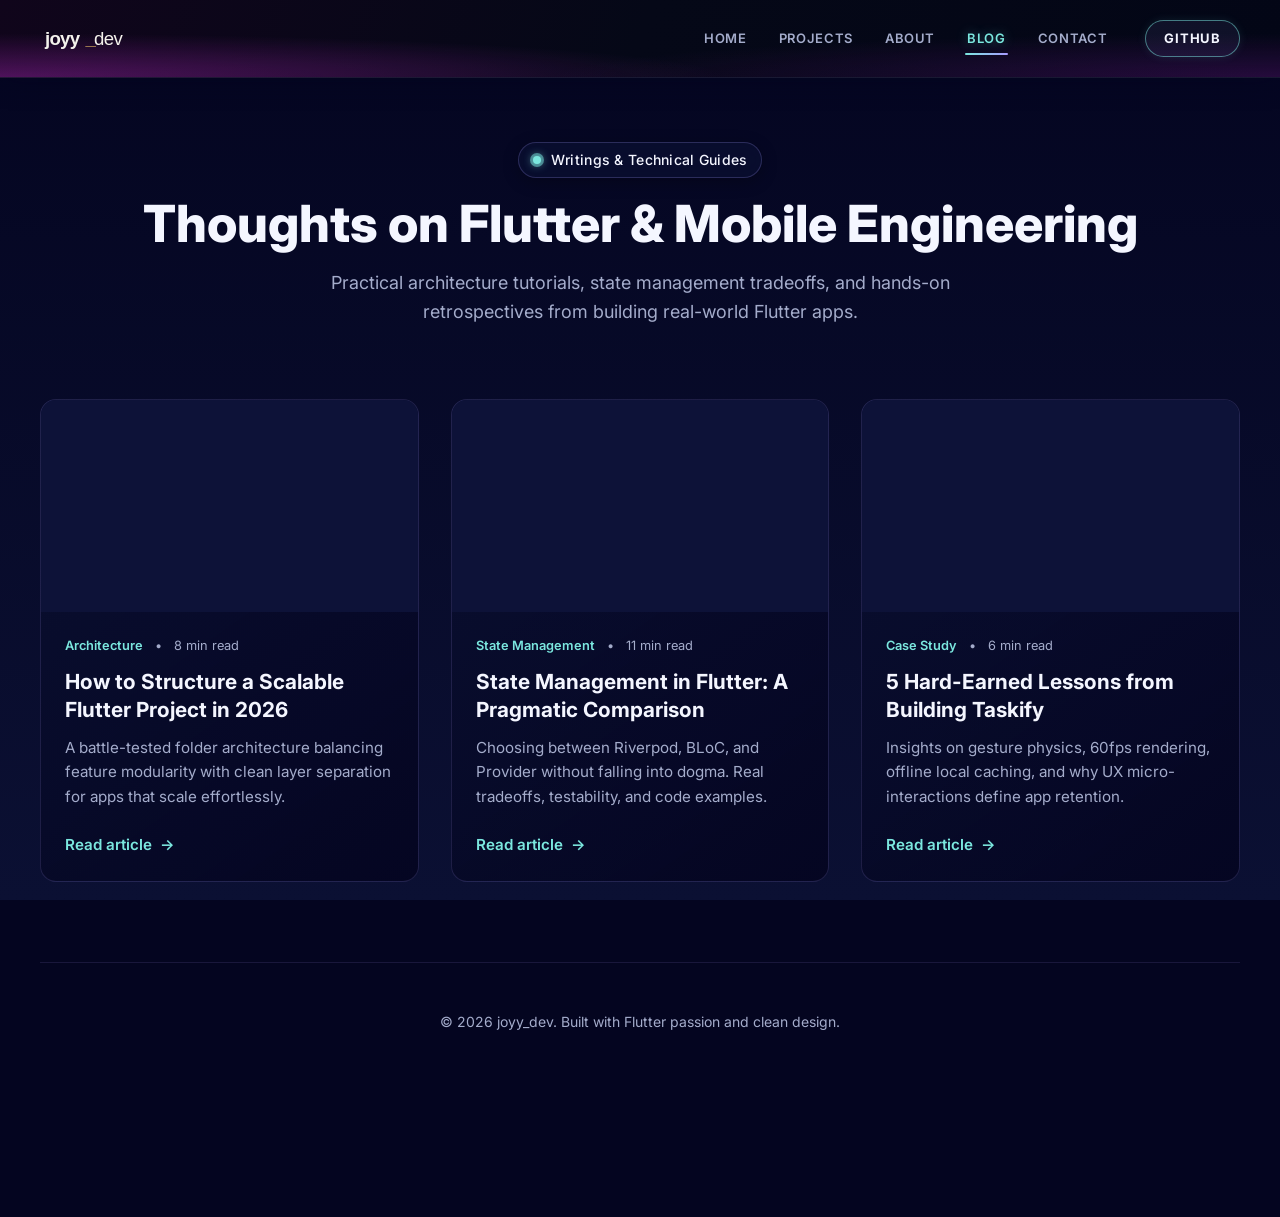
==== blog/index.html @ 83338e0e "Add new project case studies and remove unused script and styles" ====
<!DOCTYPE html>
<html lang="en">
<head>
    <meta charset="UTF-8">
    <meta name="viewport" content="width=device-width, initial-scale=1.0">
    <title>Blog · joyy_dev · Flutter Engineering & Thoughts</title>
    <link rel="stylesheet" href="../assets/css/style.css">
    <link rel="stylesheet" href="../assets/css/responsive.css">
    <link rel="stylesheet" href="../assets/css/blog.css">
    <script src="../assets/js/main.js" defer></script>
    <script src="../assets/js/blog.js" defer></script>
    <link rel="icon" href="../favicon.svg" type="image/svg+xml"/>
</head>
<body>
    <a class="visually-hidden skip-link" href="#main">Skip to main content</a>

    <header class="topnav" id="header">
        <div class="wrapper topnav__wrapper">
            <a href="../index.html" class="topnav__home" aria-label="joyy-dev homepage">
                <img src="../assets/icons/joyy-dev-wordmark.svg" alt="joyy-dev logo" class="topnav__logo" width="150" height="34">
            </a>

            <button class="topnav__toggle" 
                    type="button" 
                    aria-label="Open navigation menu" 
                    aria-expanded="false" 
                    aria-controls="primary-nav">
                <span class="topnav__hamburger" aria-hidden="true">
                    <span class="topnav__hamburger-line"></span>
                    <span class="topnav__hamburger-line"></span>
                    <span class="topnav__hamburger-line"></span>
                </span>
            </button>

            <nav class="topnav__nav" id="primary-nav" aria-label="Primary navigation">
                <ul class="topnav_links">
                    <li class="topnav__item">
                        <a href="../index.html" class="topnav__link">Home</a>
                    </li>
                    <li class="topnav__item">
                        <a href="../projects/index.html" class="topnav__link">Projects</a>
                    </li>
                    <li class="topnav__item">
                        <a href="../about.html" class="topnav__link">About</a>
                    </li>
                    <li class="topnav__item">
                        <a href="index.html" class="topnav__link topnav__link--active" aria-current="page">Blog</a>
                    </li>
                    <li class="topnav__item">
                        <a href="../contact.html" class="topnav__link">Contact</a>
                    </li>
                </ul>

                <div class="topnav__actions">
                    <a href="https://github.com/joyy-dev" target="_blank" rel="noopener noreferrer" class="topnav__cta">
                        Github
                    </a>
                </div>
            </nav>
        </div>
        <div class="topnav__backdrop" aria-hidden="true"></div>
    </header>

    <main id="main">
        <div class="wrapper">
            <header class="blog-hero">
                <div class="hero__badge" style="display: inline-flex; margin-bottom: 1rem;">
                    <span class="hero__badge-pulse" aria-hidden="true">
                        <span class="hero__badge-dot"></span>
                    </span>
                    <span class="hero__badge-text">Writings & Technical Guides</span>
                </div>
                <h1 class="blog-hero__title">Thoughts on Flutter & Mobile Engineering</h1>
                <p class="blog-hero__subtitle">
                    Practical architecture tutorials, state management tradeoffs, and hands-on retrospectives from building real-world Flutter apps.
                </p>
            </header>

            <section class="blog-grid">
                
                <!-- Article 1: Flutter Project Structure -->
                <article class="blog-card">
                    <div class="blog-card__media">
                        <img src="../assets/images/blog/flutter-project-structure.webp" alt="Flutter project structure article thumbnail" class="blog-card__img">
                    </div>
                    <div class="blog-card__body">
                        <div class="blog-card__meta">
                            <span class="blog-card__category">Architecture</span>
                            <span>•</span>
                            <span>8 min read</span>
                        </div>
                        <h2 class="blog-card__title">How to Structure a Scalable Flutter Project in 2026</h2>
                        <p class="blog-card__desc">
                            A battle-tested folder architecture balancing feature modularity with clean layer separation for apps that scale effortlessly.
                        </p>
                        <a href="flutter-project-structure/index.html" class="blog-card__link">
                            <span>Read article</span>
                            <span>→</span>
                        </a>
                    </div>
                </article>

                <!-- Article 2: Flutter State Management -->
                <article class="blog-card">
                    <div class="blog-card__media">
                        <img src="../assets/images/blog/flutter-state-management.webp" alt="Flutter state management article thumbnail" class="blog-card__img">
                    </div>
                    <div class="blog-card__body">
                        <div class="blog-card__meta">
                            <span class="blog-card__category">State Management</span>
                            <span>•</span>
                            <span>11 min read</span>
                        </div>
                        <h2 class="blog-card__title">State Management in Flutter: A Pragmatic Comparison</h2>
                        <p class="blog-card__desc">
                            Choosing between Riverpod, BLoC, and Provider without falling into dogma. Real tradeoffs, testability, and code examples.
                        </p>
                        <a href="flutter-state-management/index.html" class="blog-card__link">
                            <span>Read article</span>
                            <span>→</span>
                        </a>
                    </div>
                </article>

                <!-- Article 3: Lessons from Building Taskify -->
                <article class="blog-card">
                    <div class="blog-card__media">
                        <img src="../assets/images/projects/taskify.webp" alt="Taskify app screenshot" class="blog-card__img">
                    </div>
                    <div class="blog-card__body">
                        <div class="blog-card__meta">
                            <span class="blog-card__category">Case Study</span>
                            <span>•</span>
                            <span>6 min read</span>
                        </div>
                        <h2 class="blog-card__title">5 Hard-Earned Lessons from Building Taskify</h2>
                        <p class="blog-card__desc">
                            Insights on gesture physics, 60fps rendering, offline local caching, and why UX micro-interactions define app retention.
                        </p>
                        <a href="lessons-from-building-taskify/index.html" class="blog-card__link">
                            <span>Read article</span>
                            <span>→</span>
                        </a>
                    </div>
                </article>

            </section>
        </div>
    </main>

    <footer>
        <div class="wrapper" style="text-align: center; padding-block: 3rem; border-top: 1px solid rgba(168, 154, 255, 0.12); color: var(--c-muted); font-size: 0.875rem;">
            <p>&copy; 2026 joyy_dev. Built with Flutter passion and clean design.</p>
        </div>
    </footer>
</body>
</html>
---- assets/css/style.css ----
@import url('https://fonts.googleapis.com/css2?family=Inter:wght@400;500;600;700;800&display=swap');

@layer global, component, utility;

@layer global {
  /* Typography tokens */
  :root {
    --fs-header-font: calc(13 / 16 * 1rem);
    --fs-14: calc(14 / 16 * 1rem);
    --fs-17: calc(17 / 16 * 1rem);
    --fs-18: calc(18 / 16 * 1rem);
    --fs-19: calc(19 / 16 * 1rem);
    --fs-20: calc(20 / 16 * 1rem);
    --fs-22: calc(22 / 16 * 1rem);
    --fs-23: calc(23 / 16 * 1rem);
    --fs-25: calc(25 / 16 * 1rem);
    --fs-26: calc(26 / 16 * 1rem);
    --fs-28: calc(28 / 16 * 1rem);

    --font-size-header-font: var(--fs-header-font);
    --font-size-paragraph: var(--fs-14);
    --font-size-h1: var(--fs-26);
    --font-size-h2: var(--fs-23);
    --font-size-h3: var(--fs-20);
    --font-size-h4: var(--fs-17);

    @media (width >= calc(600 / 16 * 1rem)) {
      --font-size-header-font: var(--fs-14);
      --font-size-paragraph: var(--fs-18);
      --font-size-h1: var(--fs-28);
      --font-size-h2: var(--fs-25);
      --font-size-h3: var(--fs-22);
      --font-size-h4: var(--fs-17);
    }
  }

  /* Color tokens */
  :root {
    --c-main-bg: linear-gradient(180deg, #040520 0%, #0B1033 100%);
    --c-header-bg: radial-gradient(
        ellipse at 0% 100%,
        rgba(155, 35, 170, 0.45) 0%,
        transparent 40%
      ),
      radial-gradient(
        ellipse at 100% 100%,
        rgba(100, 20, 130, 0.35) 0%,
        transparent 40%
      ),
      linear-gradient(
        110deg,
        #10051b 0%,
        #050817 50%,
        #030616 100%
      );
    --c-background: #040520;
    --c-panel: #0B1033;
    --c-accent: #7BE7DF;
    --c-secondary: #A89AFF;
    --c-gold: #C9A45C;
    --c-text: #F4F6FF;
    --c-muted: #a4accb;
    --c-transparent: transparent;

    --color-header-bg: var(--c-header-bg);
    --color-footer-bg: var(--c-background);
    --color-site-bg: var(--c-main-bg);
    --color-text-white: var(--c-text);
    --color-text-muted: var(--c-muted);
    --color-text-main: var(--c-accent);
    --color-button-primary-bg: var(--c-accent);
    --color-button-primary-text: var(--c-background);
    --color-button-secondary-bg: var(--c-transparent);
    --color-button-secondary-text: var(--c-text);
    --color-button-secondary-border: var(--c-text);
  }

  *,
  *::before,
  *::after {
    box-sizing: border-box;
  }

  * {
    margin: 0;
    padding: 0;
  }

  html {
    scroll-behavior: smooth;
  }

  body {
    font-family: 'Inter', system-ui, -apple-system, BlinkMacSystemFont, 'Segoe UI', Roboto, Oxygen, Ubuntu, Cantarell, sans-serif;
    font-size: var(--font-size-paragraph);
    line-height: 1.6;
    color: var(--c-muted);
    background: var(--color-site-bg);
    background-color: var(--c-background);
    background-attachment: fixed;
    min-height: 100vh;
    padding-block-end: 15vh;
    overflow-x: hidden;
  }

  body.menu-open {
    overflow: hidden;
  }

  h1, h2, h3, h4 {
    line-height: 1.15;
    font-family: 'Inter', system-ui, -apple-system, sans-serif;
    color: var(--c-text);
  }

  h1 {
    font-size: var(--font-size-h1);
  }

  h2 {
    font-size: var(--font-size-h2);
  }

  h3 {
    font-size: var(--font-size-h3);
  }

  h4 {
    font-size: var(--font-size-h4);
  }

  a {
    text-decoration: none;
    color: inherit;
  }

  img, picture, svg {
    max-width: 100%;
    display: block;
  }

  .wrapper {
    width: min(calc(100% - 2rem), calc(1200 / 16 * 1rem));
    margin-inline: auto;
  }
}

@layer component {
  /* ==========================================================================
     Topnav (Header) Component
     ========================================================================== */
  .topnav {
    position: sticky;
    top: 0;
    z-index: 1000;
    background: var(--color-header-bg);
    backdrop-filter: blur(16px);
    -webkit-backdrop-filter: blur(16px);
    border-bottom: 1px solid rgba(168, 154, 255, 0.12);
    box-shadow: 0 4px 24px rgba(4, 5, 32, 0.4);
    transition: background-color 0.3s ease, border-color 0.3s ease, box-shadow 0.3s ease;
  }

  .topnav--scrolled {
    border-bottom-color: rgba(123, 231, 223, 0.22);
    box-shadow: 0 8px 32px rgba(4, 5, 32, 0.65);
  }

  .topnav__wrapper {
    display: flex;
    justify-content: space-between;
    align-items: center;
    position: relative;
    padding-block: 0.75rem;

    @media (width >= 48rem) {
      padding-block: 1.25rem;
    }
  }

  /* Logo */
  .topnav__home {
    display: inline-flex;
    align-items: center;
    transition: opacity 0.2s ease, transform 0.2s ease;
  }

  .topnav__home:hover {
    opacity: 0.9;
    transform: translateY(-1px);
  }

  .topnav__logo {
    width: clamp(105px, 15vw, 145px);
    height: auto;
    display: block;
  }

  /* Mobile Hamburger / Toggle Button */
  .topnav__toggle {
    display: none;
    align-items: center;
    justify-content: center;
    width: 44px;
    height: 44px;
    background: rgba(168, 154, 255, 0.08);
    border: 1px solid rgba(168, 154, 255, 0.22);
    border-radius: 8px;
    cursor: pointer;
    padding: 0;
    color: var(--c-text);
    transition: background-color 0.2s ease, border-color 0.2s ease, box-shadow 0.2s ease;
  }

  .topnav__toggle:hover,
  .topnav__toggle:focus-visible {
    background: rgba(123, 231, 223, 0.12);
    border-color: var(--c-accent);
    box-shadow: 0 0 14px rgba(123, 231, 223, 0.25);
    outline: none;
  }

  .topnav__hamburger {
    position: relative;
    width: 22px;
    height: 16px;
    display: flex;
    flex-direction: column;
    justify-content: space-between;
  }

  .topnav__hamburger-line {
    width: 100%;
    height: 2px;
    background-color: var(--c-text);
    border-radius: 2px;
    transition: transform 0.3s cubic-bezier(0.4, 0, 0.2, 1),
                opacity 0.2s ease,
                background-color 0.2s ease;
    transform-origin: center;
  }

  /* Morph hamburger lines into "X" when open */
  .topnav__toggle[aria-expanded="true"] .topnav__hamburger-line:nth-child(1) {
    transform: translateY(7px) rotate(45deg);
    background-color: var(--c-accent);
  }

  .topnav__toggle[aria-expanded="true"] .topnav__hamburger-line:nth-child(2) {
    opacity: 0;
    transform: scaleX(0);
  }

  .topnav__toggle[aria-expanded="true"] .topnav__hamburger-line:nth-child(3) {
    transform: translateY(-7px) rotate(-45deg);
    background-color: var(--c-accent);
  }

  /* CTA Button in Header */
  .topnav__cta {
    display: inline-flex;
    align-items: center;
    justify-content: center;
    font-weight: 700;
    letter-spacing: 0.06em;
    text-transform: uppercase;
    font-size: var(--fs-header-font);
    color: var(--c-text);
    background: rgba(168, 154, 255, 0.08);
    border: 1px solid rgba(123, 231, 223, 0.5);
    padding: 7px 18px;
    border-radius: 9999px;
    box-shadow: 0 0 10px rgba(123, 231, 223, 0.1);
    transition: background-color 0.25s ease, color 0.25s ease, border-color 0.25s ease, box-shadow 0.25s ease, transform 0.25s ease;
  }

  .topnav__cta:hover,
  .topnav__cta:focus-visible {
    background: var(--c-header-bg);
    color: var(--c-accent);
    border-color: var(--c-accent);
    box-shadow: 0 0 20px rgba(123, 231, 223, 0.45);
    transform: translateY(-1px);
    outline: none;
  }

  /* Topnav Responsive Breakpoints */
  @media (width < 48rem) {
    .topnav__toggle {
      display: flex;
    }

    .topnav__nav {
      position: absolute;
      top: 100%;
      left: 0;
      right: 0;
      width: 100%;
      background: linear-gradient(180deg, rgba(8, 12, 40, 0.98) 0%, rgba(4, 5, 32, 0.98) 100%);
      backdrop-filter: blur(20px);
      -webkit-backdrop-filter: blur(20px);
      border-bottom: 1px solid rgba(123, 231, 223, 0.25);
      box-shadow: 0 20px 40px rgba(0, 0, 0, 0.7);
      padding: 1.25rem 1.25rem 1.75rem;
      display: flex;
      flex-direction: column;
      gap: 1.25rem;

      opacity: 0;
      visibility: hidden;
      pointer-events: none;
      transform: translateY(-10px);
      transition: opacity 0.28s ease,
                  transform 0.28s cubic-bezier(0.16, 1, 0.3, 1),
                  visibility 0.28s ease;
    }

    .topnav__nav.is-open {
      opacity: 1;
      visibility: visible;
      pointer-events: auto;
      transform: translateY(0);
    }

    .topnav_links {
      display: flex;
      flex-direction: column;
      list-style-type: none;
      padding: 0;
      gap: 0.35rem;
      width: 100%;
    }

    .topnav__item {
      width: 100%;
    }

    .topnav__link {
      display: flex;
      align-items: center;
      width: 100%;
      padding: 0.75rem 1rem;
      border-radius: 8px;
      font-weight: 600;
      letter-spacing: 0.05em;
      text-transform: uppercase;
      font-size: var(--fs-18);
      color: var(--c-text);
      background: transparent;
      transition: background-color 0.2s ease, color 0.2s ease, padding-left 0.2s ease;
    }

    .topnav__link:hover,
    .topnav__link:focus-visible,
    .topnav__link--active {
      background: rgba(123, 231, 223, 0.1);
      color: var(--c-accent);
      padding-left: 1.25rem;
      outline: none;
    }

    .topnav__actions {
      width: 100%;
      padding-top: 0.75rem;
      border-top: 1px solid rgba(168, 154, 255, 0.15);
    }

    .topnav__cta {
      width: 100%;
      padding: 12px 20px;
      font-size: var(--fs-14);
      border-radius: 8px;
    }

    .topnav__backdrop {
      position: fixed;
      inset: 0;
      top: 0;
      z-index: -1;
      background: rgba(4, 5, 32, 0.65);
      backdrop-filter: blur(4px);
      -webkit-backdrop-filter: blur(4px);
      opacity: 0;
      visibility: hidden;
      pointer-events: none;
      transition: opacity 0.3s ease, visibility 0.3s ease;
    }

    .topnav__backdrop.is-visible {
      opacity: 1;
      visibility: visible;
      pointer-events: auto;
    }
  }

  @media (width >= 48rem) {
    .topnav__toggle {
      display: none !important;
    }

    .topnav__backdrop {
      display: none !important;
    }

    .topnav__nav {
      display: flex;
      align-items: center;
      gap: 2.25rem;
      position: static;
      background: transparent;
      padding: 0;
      box-shadow: none;
      border: none;
      transform: none;
      opacity: 1;
      visibility: visible;
      pointer-events: auto;
    }

    .topnav_links {
      display: flex;
      align-items: center;
      list-style-type: none;
      padding: 0;
      gap: 1.75rem;
    }

    .topnav__link {
      position: relative;
      font-weight: 600;
      letter-spacing: 0.05em;
      text-transform: uppercase;
      font-size: var(--fs-header-font);
      color: var(--c-muted);
      padding: 6px 2px;
      display: inline-block;
      transition: color 0.25s ease, text-shadow 0.25s ease;
    }

    .topnav__link:hover,
    .topnav__link:focus-visible,
    .topnav__link--active {
      color: var(--c-accent);
      text-shadow: 0 0 12px rgba(123, 231, 223, 0.4);
      outline: none;
    }

    .topnav__link::after {
      content: '';
      position: absolute;
      bottom: 0;
      left: 0;
      width: 0;
      height: 2px;
      background: linear-gradient(90deg, var(--c-accent), var(--c-secondary));
      border-radius: 2px;
      transition: width 0.25s cubic-bezier(0.4, 0, 0.2, 1);
    }

    .topnav__link:hover::after,
    .topnav__link:focus-visible::after,
    .topnav__link--active::after {
      width: 100%;
    }

    .topnav__actions {
      display: flex;
      align-items: center;
    }
  }

  /* ==========================================================================
     Hero Section Component
     ========================================================================== */
  .hero {
    position: relative;
    padding-block: clamp(3rem, 7vw, 6rem);
    overflow-x: clip;
  }

  .hero__wrapper {
    display: grid;
    grid-template-columns: 1fr;
    align-items: center;
    gap: 3.5rem;

    @media (width >= 62rem) { /* >= 992px */
      grid-template-columns: minmax(0, 1.15fr) minmax(0, 0.95fr);
      gap: clamp(2rem, 5vw, 4.5rem);
    }
  }

  /* --- Left: Hero Content --- */
  .hero__content {
    display: flex;
    flex-direction: column;
    align-items: flex-start;
    z-index: 1;
  }

  /* Status Badge */
  .hero__badge {
    display: inline-flex;
    align-items: center;
    gap: 0.65rem;
    padding: 6px 14px;
    background: rgba(11, 16, 51, 0.7);
    border: 1px solid rgba(168, 154, 255, 0.22);
    border-radius: 9999px;
    backdrop-filter: blur(10px);
    -webkit-backdrop-filter: blur(10px);
    margin-bottom: 1.5rem;
    box-shadow: 0 4px 16px rgba(0, 0, 0, 0.25);
  }

  .hero__badge-pulse {
    position: relative;
    display: flex;
    align-items: center;
    justify-content: center;
    width: 8px;
    height: 8px;
  }

  .hero__badge-pulse::after {
    content: '';
    position: absolute;
    inset: -3px;
    border-radius: 50%;
    background: var(--c-accent);
    opacity: 0.5;
    animation: pulseRadar 2s cubic-bezier(0, 0, 0.2, 1) infinite;
  }

  .hero__badge-dot {
    width: 8px;
    height: 8px;
    background: var(--c-accent);
    border-radius: 50%;
    box-shadow: 0 0 10px var(--c-accent);
  }

  .hero__badge-text {
    font-size: var(--fs-14);
    font-weight: 500;
    color: var(--c-text);
    letter-spacing: 0.02em;
  }

  /* Main Headline */
  .hero__title {
    font-size: clamp(2.5rem, 6vw, 4.25rem);
    line-height: 1.08;
    font-weight: 800;
    letter-spacing: -0.035em;
    color: #FFFFFF;
    margin-bottom: 1.25rem;
  }

  .hero__title-gradient {
    display: inline-block;
    background: linear-gradient(135deg, var(--c-accent) 0%, var(--c-secondary) 55%, var(--c-gold) 100%);
    background-clip: text;
    -webkit-background-clip: text;
    -webkit-text-fill-color: transparent;
    filter: drop-shadow(0 0 24px rgba(123, 231, 223, 0.35));
  }

  /* Subtitle / Lead */
  .hero__lead {
    font-size: clamp(1rem, 1.6vw, 1.15rem);
    line-height: 1.65;
    color: var(--c-muted);
    max-width: 530px;
    margin-bottom: 2rem;
  }

  /* CTA Buttons Group */
  .hero__cta-group {
    display: flex;
    align-items: center;
    flex-wrap: wrap;
    gap: 1rem;
    margin-bottom: 2.25rem;
  }

  .hero__btn {
    display: inline-flex;
    align-items: center;
    justify-content: center;
    gap: 0.65rem;
    padding: 12px 24px;
    border-radius: 12px;
    font-weight: 700;
    font-size: var(--fs-14);
    letter-spacing: 0.02em;
    cursor: pointer;
    transition: transform 0.25s cubic-bezier(0.16, 1, 0.3, 1),
                box-shadow 0.25s ease,
                background-color 0.25s ease,
                border-color 0.25s ease;
  }

  .hero__btn--primary {
    background: var(--c-accent);
    color: var(--c-background);
    border: 1px solid var(--c-accent);
    box-shadow: 0 4px 22px rgba(123, 231, 223, 0.35);
  }

  .hero__btn--primary:hover,
  .hero__btn--primary:focus-visible {
    background: #9cf5ee;
    border-color: #9cf5ee;
    transform: translateY(-2px);
    box-shadow: 0 8px 30px rgba(123, 231, 223, 0.55);
  }

  .hero__btn--secondary {
    background: rgba(11, 16, 51, 0.6);
    color: var(--c-text);
    border: 1px solid rgba(168, 154, 255, 0.25);
    backdrop-filter: blur(8px);
    -webkit-backdrop-filter: blur(8px);
  }

  .hero__btn--secondary:hover,
  .hero__btn--secondary:focus-visible {
    background: rgba(168, 154, 255, 0.12);
    border-color: var(--c-accent);
    color: var(--c-accent);
    transform: translateY(-2px);
    box-shadow: 0 6px 20px rgba(123, 231, 223, 0.15);
  }

  .hero__btn-icon {
    transition: transform 0.25s ease;
  }

  .hero__btn--primary:hover .hero__btn-icon {
    transform: translate(2px, 2px);
  }

  .hero__btn--secondary:hover .hero__btn-icon {
    transform: translate(2px, -2px);
  }

  /* Identity / Tech Chips */
  .hero__chips {
    display: flex;
    align-items: center;
    gap: 0.75rem;
    flex-wrap: wrap;
  }

  .hero__chip {
    display: inline-flex;
    align-items: center;
    gap: 0.55rem;
    padding: 6px 14px;
    border-radius: 8px;
    background: rgba(11, 16, 51, 0.6);
    border: 1px solid rgba(168, 154, 255, 0.16);
    font-size: calc(13 / 16 * 1rem);
    color: var(--c-muted);
    transition: transform 0.2s ease, border-color 0.2s ease, color 0.2s ease;
  }

  .hero__chip:hover {
    border-color: rgba(123, 231, 223, 0.4);
    color: var(--c-text);
    transform: translateY(-1px);
  }

  .hero__chip--icon {
    color: var(--c-text);
    padding: 8px 12px;
  }

  .hero__chip-spark {
    color: var(--c-gold);
    font-size: 0.95rem;
  }

  /* --- Right: Hero 3D Visual & Interactive Mockup --- */
  .hero__visual {
    position: relative;
    display: flex;
    align-items: center;
    justify-content: center;
    min-height: 580px;
    perspective: 1200px;
    transform-style: preserve-3d;
  }

  /* Ambient Cosmic Glows */
  .hero__glow {
    position: absolute;
    border-radius: 50%;
    pointer-events: none;
    z-index: 0;
  }

  .hero__glow--primary {
    width: 360px;
    height: 360px;
    background: radial-gradient(circle, rgba(123, 231, 223, 0.16) 0%, transparent 70%);
    filter: blur(50px);
    top: 15%;
    right: 15%;
  }

  .hero__glow--secondary {
    width: 420px;
    height: 420px;
    background: radial-gradient(circle, rgba(168, 154, 255, 0.16) 0%, transparent 70%);
    filter: blur(60px);
    bottom: 10%;
    left: 10%;
  }

  .hero__orbit-ring {
    position: absolute;
    width: 440px;
    height: 440px;
    border-radius: 50%;
    border: 1px dashed rgba(168, 154, 255, 0.12);
    pointer-events: none;
    z-index: 0;
    animation: rotateOrbit 70s linear infinite;
  }

  /* Orbiting Floating Cards */
  .hero__card {
    position: absolute;
    z-index: 4;
    background: rgba(11, 16, 51, 0.78);
    backdrop-filter: blur(14px);
    -webkit-backdrop-filter: blur(14px);
    border: 1px solid rgba(168, 154, 255, 0.22);
    border-radius: 14px;
    padding: 10px 16px;
    box-shadow: 0 16px 36px rgba(0, 0, 0, 0.45), 0 0 18px rgba(168, 154, 255, 0.08);
    display: flex;
    flex-direction: column;
    gap: 4px;
    transition: transform 0.25s ease, border-color 0.25s ease, box-shadow 0.25s ease;
    cursor: default;
    user-select: none;
  }

  .hero__card:hover {
    border-color: rgba(123, 231, 223, 0.45);
    box-shadow: 0 20px 42px rgba(0, 0, 0, 0.6), 0 0 24px rgba(123, 231, 223, 0.2);
  }

  .hero__card-label {
    font-size: 11px;
    font-weight: 500;
    color: var(--c-muted);
    letter-spacing: 0.02em;
  }

  .hero__card-content {
    display: flex;
    align-items: center;
    gap: 8px;
  }

  .hero__card-icon {
    font-size: 14px;
    color: var(--c-accent);
  }

  .hero__card-icon--spin {
    display: inline-block;
    animation: spinStar 9s linear infinite;
  }

  .hero__card-text {
    font-size: 13px;
    font-weight: 700;
    color: var(--c-text);
    letter-spacing: 0.01em;
  }

  /* Specific Card Placements */
  .hero__card--top-right {
    top: 14%;
    right: 2%;
    animation: floatCard1 6s ease-in-out infinite;
  }

  .hero__card--bottom-left {
    bottom: 14%;
    left: 2%;
    animation: floatCard2 7s ease-in-out infinite -2s;
  }

  /* Floating Stack of Pills (Upper Left) */
  .hero__float-stack {
    position: absolute;
    left: 2%;
    top: 15%;
    z-index: 4;
    display: flex;
    flex-direction: column;
    gap: 6px;
    animation: floatCard3 6.5s ease-in-out infinite -1s;
  }

  .hero__pill {
    display: inline-block;
    padding: 6px 14px;
    font-size: 11px;
    font-weight: 600;
    color: var(--c-text);
    background: rgba(11, 16, 51, 0.8);
    backdrop-filter: blur(12px);
    -webkit-backdrop-filter: blur(12px);
    border: 1px solid rgba(168, 154, 255, 0.2);
    border-radius: 9999px;
    box-shadow: 0 8px 24px rgba(0, 0, 0, 0.35);
    transition: transform 0.2s ease, border-color 0.2s ease;
  }

  .hero__pill:hover {
    border-color: var(--c-accent);
    color: var(--c-accent);
    transform: translateX(4px);
  }

  /* --- Phone Mockup Frame & Screen --- */
  .mockup-phone {
    position: relative;
    z-index: 2;
    width: clamp(275px, 28vw, 315px);
    min-height: 565px;
    border-radius: 46px;
    padding: 10px;
    background: linear-gradient(155deg, #242a5a 0%, #10163b 45%, #05081c 100%);
    box-shadow: 0 30px 80px rgba(0, 0, 0, 0.8),
                0 0 45px rgba(123, 231, 223, 0.14),
                inset 0 1px 2px rgba(255, 255, 255, 0.35);
    animation: floatPhone 8s ease-in-out infinite;
    transform-style: preserve-3d;
    transition: transform 0.25s cubic-bezier(0.16, 1, 0.3, 1),
                box-shadow 0.25s ease;
    user-select: none;
  }

  .mockup-phone:hover {
    box-shadow: 0 35px 90px rgba(0, 0, 0, 0.85),
                0 0 55px rgba(123, 231, 223, 0.25);
  }

  /* Outer Phone Buttons */
  .mockup-phone__btn {
    position: absolute;
    width: 3px;
    background: #2b3363;
    border-radius: 2px;
  }

  .mockup-phone__btn--vol-up {
    left: -4px;
    top: 105px;
    height: 38px;
  }

  .mockup-phone__btn--vol-down {
    left: -4px;
    top: 155px;
    height: 38px;
  }

  .mockup-phone__btn--power {
    right: -4px;
    top: 125px;
    height: 48px;
  }

  /* Phone Screen */
  .mockup-phone__screen {
    position: relative;
    background: #06091e;
    border-radius: 36px;
    overflow: hidden;
    padding: 12px 16px 14px;
    border: 1px solid rgba(255, 255, 255, 0.08);
    display: flex;
    flex-direction: column;
    justify-content: space-between;
    min-height: 545px;
    box-shadow: inset 0 0 30px rgba(0, 0, 0, 0.7);
  }

  /* Glass Glare Shimmer */
  .mockup-phone__glare {
    position: absolute;
    top: 0;
    left: -120%;
    width: 250%;
    height: 100%;
    background: linear-gradient(115deg, transparent 40%, rgba(255, 255, 255, 0.05) 50%, transparent 60%);
    pointer-events: none;
    animation: glareShimmer 9s ease-in-out infinite;
    z-index: 10;
  }

  /* Status Bar & Dynamic Island */
  .mockup-phone__status {
    display: flex;
    align-items: center;
    justify-content: space-between;
    font-size: 11px;
    font-weight: 600;
    color: var(--c-text);
    padding-inline: 4px;
    margin-bottom: 6px;
    z-index: 5;
  }

  .mockup-phone__time {
    letter-spacing: -0.02em;
  }

  .mockup-phone__island {
    width: 76px;
    height: 18px;
    background: #000000;
    border-radius: 20px;
    display: flex;
    align-items: center;
    justify-content: flex-end;
    padding-right: 6px;
    box-shadow: 0 1px 4px rgba(0, 0, 0, 0.4);
  }

  .mockup-phone__camera {
    width: 6px;
    height: 6px;
    border-radius: 50%;
    background: #111b33;
    box-shadow: inset 0 0 1px #3d5a99;
  }

  .mockup-phone__icons {
    display: flex;
    align-items: center;
    gap: 6px;
  }

  .mockup-phone__signal {
    font-size: 7px;
    letter-spacing: 1px;
    color: var(--c-text);
  }

  .mockup-phone__battery {
    width: 18px;
    height: 9px;
    border: 1px solid var(--c-text);
    border-radius: 3px;
    padding: 1px;
    display: flex;
    align-items: center;
  }

  .mockup-phone__battery-level {
    width: 75%;
    height: 100%;
    background: var(--c-accent);
    border-radius: 1px;
  }

  /* App UI Inside Phone */
  .mockup-app {
    display: flex;
    flex-direction: column;
    gap: 12px;
    flex: 1;
    justify-content: space-between;
    z-index: 5;
  }

  .mockup-app__header {
    display: flex;
    flex-direction: column;
    gap: 2px;
  }

  .mockup-app__subtitle {
    font-size: 12px;
    color: var(--c-muted);
  }

  .mockup-app__title {
    font-size: 16px;
    font-weight: 700;
    color: #FFFFFF;
    line-height: 1.2;
  }

  /* Weekly Goal Card */
  .mockup-goal-card {
    background: linear-gradient(135deg, rgba(123, 231, 223, 0.18) 0%, rgba(168, 154, 255, 0.12) 100%);
    border: 1px solid rgba(123, 231, 223, 0.35);
    border-radius: 16px;
    padding: 12px 14px;
    display: flex;
    align-items: center;
    justify-content: space-between;
    box-shadow: 0 8px 24px rgba(0, 0, 0, 0.35);
    transition: transform 0.2s ease, border-color 0.2s ease;
  }

  .mockup-goal-card:hover {
    border-color: var(--c-accent);
    transform: translateY(-1px);
  }

  .mockup-goal-card__info {
    display: flex;
    flex-direction: column;
    gap: 4px;
  }

  .mockup-goal-card__tag {
    font-size: 9px;
    font-weight: 700;
    letter-spacing: 0.08em;
    color: var(--c-accent);
    text-transform: uppercase;
  }

  .mockup-goal-card__heading {
    font-size: 13px;
    font-weight: 700;
    color: #FFFFFF;
    line-height: 1.25;
  }

  .mockup-goal-card__progress {
    position: relative;
    width: 58px;
    height: 58px;
    display: flex;
    align-items: center;
    justify-content: center;
  }

  .mockup-progress-ring {
    transform: rotate(-90deg);
  }

  .mockup-progress-ring__bg {
    stroke: rgba(255, 255, 255, 0.08);
    stroke-width: 4;
    fill: none;
  }

  .mockup-progress-ring__fill {
    stroke: var(--c-accent);
    stroke-width: 4;
    fill: none;
    stroke-linecap: round;
    stroke-dasharray: 144.5;
    stroke-dashoffset: 36; /* 75% complete */
    filter: drop-shadow(0 0 6px rgba(123, 231, 223, 0.5));
    transition: stroke-dashoffset 0.6s cubic-bezier(0.4, 0, 0.2, 1);
  }

  .mockup-progress-ring__text {
    position: absolute;
    font-size: 11px;
    font-weight: 700;
    color: var(--c-accent);
  }

  /* Today's Focus Tasks Section */
  .mockup-tasks {
    display: flex;
    flex-direction: column;
    gap: 8px;
  }

  .mockup-tasks__head {
    display: flex;
    align-items: center;
    justify-content: space-between;
  }

  .mockup-tasks__title {
    font-size: 12px;
    font-weight: 600;
    color: var(--c-text);
  }

  .mockup-tasks__link {
    font-size: 10px;
    font-weight: 700;
    color: var(--c-accent);
    letter-spacing: 0.04em;
    cursor: pointer;
  }

  .mockup-tasks__list {
    display: flex;
    flex-direction: column;
    gap: 7px;
    list-style: none;
    padding: 0;
  }

  .mockup-task-item {
    background: rgba(11, 16, 51, 0.7);
    border: 1px solid rgba(168, 154, 255, 0.15);
    border-radius: 10px;
    padding: 8px 12px;
    display: flex;
    align-items: center;
    gap: 10px;
    cursor: pointer;
    transition: background-color 0.2s ease, border-color 0.2s ease, transform 0.15s ease;
  }

  .mockup-task-item:hover,
  .mockup-task-item:focus-visible {
    background: rgba(168, 154, 255, 0.12);
    border-color: rgba(123, 231, 223, 0.3);
    transform: scale(1.015);
    outline: none;
  }

  .mockup-task-item__check {
    width: 20px;
    height: 20px;
    border-radius: 6px;
    background: rgba(255, 255, 255, 0.06);
    border: 1px solid rgba(255, 255, 255, 0.2);
    display: flex;
    align-items: center;
    justify-content: center;
    color: transparent;
    transition: all 0.2s ease;
    flex-shrink: 0;
  }

  .mockup-task-item.is-checked .mockup-task-item__check {
    background: var(--c-accent);
    border-color: var(--c-accent);
    color: var(--c-background);
    box-shadow: 0 0 10px rgba(123, 231, 223, 0.5);
  }

  .mockup-task-item__text {
    display: flex;
    flex-direction: column;
    gap: 1px;
    flex: 1;
  }

  .mockup-task-item__name {
    font-size: 12px;
    font-weight: 600;
    color: var(--c-text);
    transition: color 0.2s ease;
  }

  .mockup-task-item.is-checked .mockup-task-item__name {
    color: #FFFFFF;
  }

  .mockup-task-item__desc {
    font-size: 10px;
    color: var(--c-muted);
  }

  /* Bottom In-Phone Navigation Bar */
  .mockup-nav {
    display: flex;
    justify-content: space-around;
    align-items: center;
    padding-top: 8px;
    border-top: 1px solid rgba(168, 154, 255, 0.12);
  }

  .mockup-nav__item {
    display: flex;
    align-items: center;
    gap: 5px;
    font-size: 10px;
    font-weight: 600;
    color: var(--c-muted);
    cursor: pointer;
    transition: color 0.2s ease;
  }

  .mockup-nav__item.is-active {
    color: var(--c-accent);
    font-weight: 700;
  }

  .mockup-nav__dot {
    font-size: 8px;
  }

  .mockup-nav__icon {
    font-size: 7px;
  }

  /* ==========================================================================
     Keyframe Animations
     ========================================================================== */
  @keyframes pulseRadar {
    0% {
      transform: scale(0.8);
      opacity: 0.8;
    }
    100% {
      transform: scale(2.4);
      opacity: 0;
    }
  }

  @keyframes rotateOrbit {
    from {
      transform: rotate(0deg);
    }
    to {
      transform: rotate(360deg);
    }
  }

  @keyframes spinStar {
    from {
      transform: rotate(0deg);
    }
    to {
      transform: rotate(360deg);
    }
  }

  @keyframes floatPhone {
    0%, 100% {
      transform: perspective(1200px) rotateY(-5deg) rotateX(4deg) translateY(0);
    }
    50% {
      transform: perspective(1200px) rotateY(-3deg) rotateX(2deg) translateY(-14px);
    }
  }

  @keyframes floatCard1 {
    0%, 100% {
      transform: translateY(0);
    }
    50% {
      transform: translateY(-8px);
    }
  }

  @keyframes floatCard2 {
    0%, 100% {
      transform: translateY(0);
    }
    50% {
      transform: translateY(9px);
    }
  }

  @keyframes floatCard3 {
    0%, 100% {
      transform: translateY(0);
    }
    50% {
      transform: translateY(-9px);
    }
  }

  @keyframes glareShimmer {
    0% {
      transform: translateX(0);
    }
    30% {
      transform: translateX(110%);
    }
    100% {
      transform: translateX(110%);
    }
  }

  /* ==========================================================================
     Mobile & Tablet Responsiveness for Hero Visual
     ========================================================================== */
  @media (width < 62rem) { /* < 992px */
    .hero__visual {
      min-height: auto;
      width: 100%;
      padding-block: 2.5rem;
    }

    .mockup-phone {
      margin-inline: auto;
      width: min(100%, 310px);
      min-height: 540px;
    }

    .hero__orbit-ring {
      width: 340px;
      height: 340px;
    }

    .hero__card--top-right {
      right: 2%;
      top: 2%;
      transform: scale(0.9);
      z-index: 5;
    }

    .hero__card--bottom-left {
      left: 2%;
      bottom: 2%;
      transform: scale(0.9);
      z-index: 5;
    }

    .hero__float-stack {
      left: 2%;
      top: 2%;
      transform: scale(0.9);
      z-index: 5;
    }
  }

  @media (width < 38rem) { /* < 608px small mobile */
    .hero__visual {
      padding-block: 1.5rem;
    }

    .hero__title {
      font-size: 2.35rem;
    }

    .hero__cta-group {
      flex-direction: column;
      width: 100%;
    }

    .hero__btn {
      width: 100%;
    }

    .mockup-phone {
      width: min(100%, 295px);
      min-height: 520px;
      padding: 8px;
    }

    .mockup-phone__screen {
      padding: 10px 12px 12px;
      min-height: 500px;
    }

    /* On mobile, tuck floating cards neatly at the corners */
    .hero__card--top-right {
      right: 6px;
      top: -10px;
      padding: 6px 12px;
      transform: scale(0.85);
      z-index: 6;
    }

    .hero__card--bottom-left {
      left: 6px;
      bottom: -10px;
      padding: 6px 12px;
      transform: scale(0.85);
      z-index: 6;
    }

    .hero__float-stack {
      display: none; /* Keep mobile clean and prevent obscuring phone screen */
    }
  }
}

@layer utility {
  .visually-hidden:not(:focus, :active) {
    clip: rect(0, 0, 0, 0);
    clip-path: inset(50%);
    height: 1px;
    overflow: hidden;
    position: absolute;
    white-space: nowrap;
    width: 1px;
  }

  .skip-link:focus {
    position: absolute;
    top: 1rem;
    left: 1rem;
    z-index: 1100;
    padding: 0.75rem 1.25rem;
    background: var(--c-accent);
    color: var(--c-background);
    font-weight: 700;
    border-radius: 4px;
    box-shadow: 0 4px 16px rgba(0, 0, 0, 0.4);
  }

  :focus-visible {
    outline: 2px solid var(--c-accent);
    outline-offset: 3px;
  }
}
---- assets/css/responsive.css ----
/* ==========================================================================
   joyy_dev Portfolio - Responsive Utilities & Breakpoints
   ========================================================================== */

/* Tablet & Smaller Screens (< 992px / 62rem) */
@media (max-width: 62rem) {
  .site-header__nav {
    display: none;
  }

  .site-header__nav.is-open {
    display: flex;
  }

  .grid-2,
  .grid-3,
  .grid-4 {
    grid-template-columns: 1fr;
  }

  .section {
    padding-block: 3.5rem;
  }
}

/* Mobile Screens (< 768px / 48rem) */
@media (max-width: 48rem) {
  :root {
    --fs-h1: 2rem;
    --fs-h2: 1.65rem;
    --fs-h3: 1.35rem;
  }

  .wrapper {
    width: min(calc(100% - 1.5rem), 75rem);
  }

  .section {
    padding-block: 2.5rem;
  }

  .hero__actions,
  .btn-group {
    flex-direction: column;
    width: 100%;
  }

  .btn {
    width: 100%;
    justify-content: center;
  }
}

/* Small Handheld (< 480px / 30rem) */
@media (max-width: 30rem) {
  .hero__title {
    font-size: 2rem;
  }

  .card {
    padding: 1.25rem;
  }
}
---- assets/css/blog.css ----
/* ==========================================================================
   joyy_dev Portfolio - Blog Stylesheet
   ========================================================================== */

.blog-hero {
  padding-block: 4rem 2rem;
  text-align: center;
}

.blog-hero__title {
  font-size: clamp(2rem, 4vw, 3.25rem);
  font-weight: 800;
  color: var(--c-text);
  margin-block-end: 1rem;
}

.blog-hero__subtitle {
  max-width: 640px;
  margin-inline: auto;
  color: var(--c-muted);
  font-size: 1.125rem;
}

/* Blog Grid */
.blog-grid {
  display: grid;
  grid-template-columns: repeat(auto-fill, minmax(340px, 1fr));
  gap: 2rem;
  margin-block: 2.5rem 5rem;
}

.blog-card {
  background: linear-gradient(145deg, rgba(11, 16, 51, 0.8) 0%, rgba(4, 5, 32, 0.9) 100%);
  border: 1px solid rgba(168, 154, 255, 0.16);
  border-radius: 16px;
  overflow: hidden;
  display: flex;
  flex-direction: column;
  transition: transform 0.3s ease, border-color 0.3s ease, box-shadow 0.3s ease;
}

.blog-card:hover {
  transform: translateY(-6px);
  border-color: rgba(123, 231, 223, 0.4);
  box-shadow: 0 16px 36px rgba(4, 5, 32, 0.8), 0 0 20px rgba(123, 231, 223, 0.15);
}

.blog-card__media {
  width: 100%;
  aspect-ratio: 16 / 9;
  background: #0d1238;
  overflow: hidden;
}

.blog-card__img {
  width: 100%;
  height: 100%;
  object-fit: cover;
  transition: transform 0.4s ease;
}

.blog-card:hover .blog-card__img {
  transform: scale(1.05);
}

.blog-card__body {
  padding: 1.5rem;
  display: flex;
  flex-direction: column;
  flex: 1;
}

.blog-card__meta {
  display: flex;
  align-items: center;
  gap: 0.75rem;
  font-size: 0.8rem;
  color: var(--c-muted);
  margin-block-end: 0.75rem;
}

.blog-card__category {
  color: var(--c-accent);
  font-weight: 600;
}

.blog-card__title {
  font-size: 1.3rem;
  font-weight: 700;
  color: var(--c-text);
  line-height: 1.35;
  margin-block-end: 0.75rem;
}

.blog-card__desc {
  color: var(--c-muted);
  font-size: 0.95rem;
  line-height: 1.6;
  margin-block-end: 1.5rem;
  flex: 1;
}

.blog-card__link {
  display: inline-flex;
  align-items: center;
  gap: 0.5rem;
  font-weight: 600;
  color: var(--c-accent);
  font-size: 0.95rem;
  transition: gap 0.2s ease;
}

.blog-card__link:hover {
  gap: 0.75rem;
}

/* Single Blog Article */
.article-container {
  max-width: 820px;
  margin-inline: auto;
  padding-block: 3rem 6rem;
}

.article-back {
  display: inline-flex;
  align-items: center;
  gap: 0.5rem;
  color: var(--c-accent);
  font-size: 0.9rem;
  font-weight: 600;
  margin-block-end: 2rem;
  transition: transform 0.2s ease;
}

.article-back:hover {
  transform: translateX(-4px);
}

.article-header {
  margin-block-end: 2.5rem;
}

.article-category {
  display: inline-block;
  padding: 0.3rem 0.8rem;
  border-radius: 9999px;
  background: rgba(123, 231, 223, 0.12);
  color: var(--c-accent);
  font-size: 0.85rem;
  font-weight: 600;
  margin-block-end: 1rem;
}

.article-title {
  font-size: clamp(2.1rem, 5vw, 3.2rem);
  font-weight: 800;
  color: var(--c-text);
  line-height: 1.2;
  margin-block-end: 1rem;
}

.article-meta {
  display: flex;
  flex-wrap: wrap;
  align-items: center;
  gap: 1.5rem;
  color: var(--c-muted);
  font-size: 0.95rem;
  padding-block: 1rem;
  border-block: 1px solid rgba(168, 154, 255, 0.15);
  margin-block: 1.5rem 2rem;
}

.article-hero-img {
  width: 100%;
  border-radius: 16px;
  border: 1px solid rgba(168, 154, 255, 0.2);
  margin-block-end: 2.5rem;
}

.article-content {
  font-size: 1.1rem;
  line-height: 1.85;
  color: var(--c-text);
}

.article-content h2 {
  font-size: 1.85rem;
  margin-block: 3rem 1rem;
  color: var(--c-text);
}

.article-content h3 {
  font-size: 1.4rem;
  margin-block: 2rem 0.8rem;
}

.article-content p {
  color: var(--c-muted);
  margin-block-end: 1.6rem;
}

.article-content ul,
.article-content ol {
  margin-block-end: 1.6rem;
  padding-inline-start: 1.75rem;
  color: var(--c-muted);
}

.article-content li {
  margin-block-end: 0.6rem;
}

.article-content pre {
  background: #06091f;
  border: 1px solid rgba(168, 154, 255, 0.2);
  border-radius: 12px;
  padding: 1.25rem;
  overflow-x: auto;
  font-family: ui-monospace, SFMono-Regular, Menlo, Monaco, Consolas, monospace;
  font-size: 0.95rem;
  line-height: 1.5;
  margin-block: 1.5rem 2rem;
  color: #7be7df;
}

.article-content code:not(pre code) {
  background: rgba(168, 154, 255, 0.15);
  color: var(--c-accent);
  padding: 0.2rem 0.4rem;
  border-radius: 4px;
  font-size: 0.9em;
}

.article-callout {
  padding: 1.5rem;
  border-radius: 12px;
  background: rgba(123, 231, 223, 0.08);
  border-left: 4px solid var(--c-accent);
  margin-block: 2rem;
  color: var(--c-text);
}

.article-callout p {
  margin-block-end: 0;
  color: var(--c-text);
}
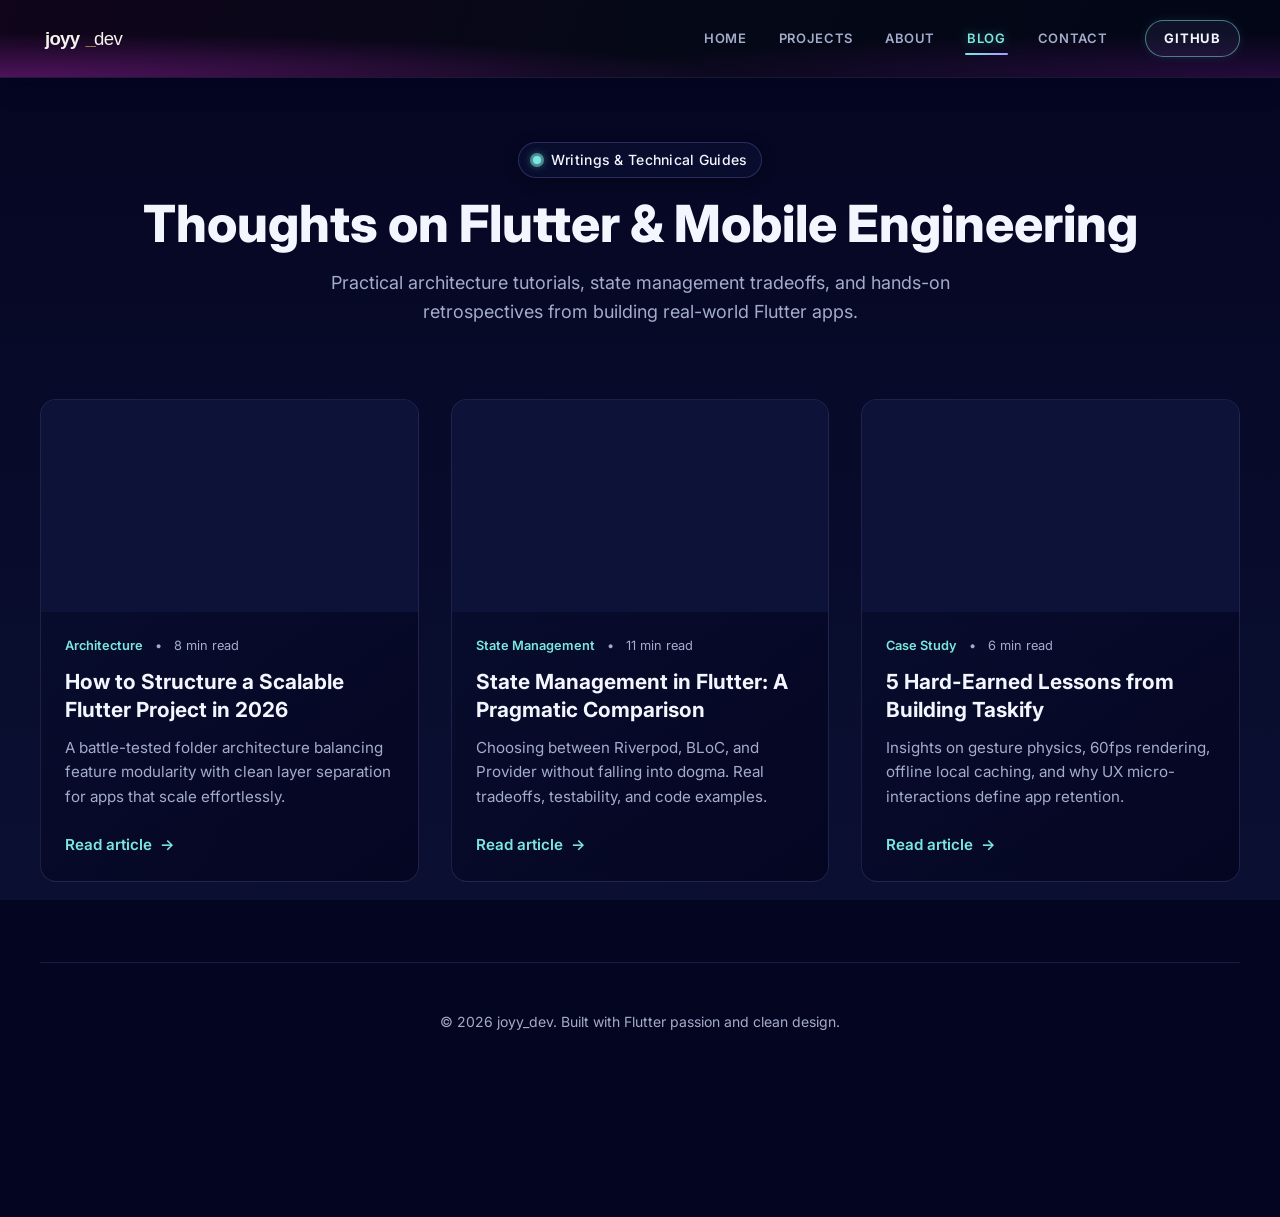
==== commit 08f8d227: "Update footer styles across multiple HTML files for consistency" ====
--- a/blog/index.html
+++ b/blog/index.html
@@ -149,7 +149,7 @@
     </main>
 
     <footer>
-        <div class="wrapper" style="text-align: center; padding-block: 3rem; border-top: 1px solid rgba(168, 154, 255, 0.12); color: var(--c-muted); font-size: 0.875rem;">
+        <div class="wrapper" style="text-align: center; padding-block: 3rem; border-top: 1px solid rgba(139, 92, 246, 0.2); color: var(--c-muted); font-size: 0.875rem;">
             <p>&copy; 2026 joyy_dev. Built with Flutter passion and clean design.</p>
         </div>
     </footer>
